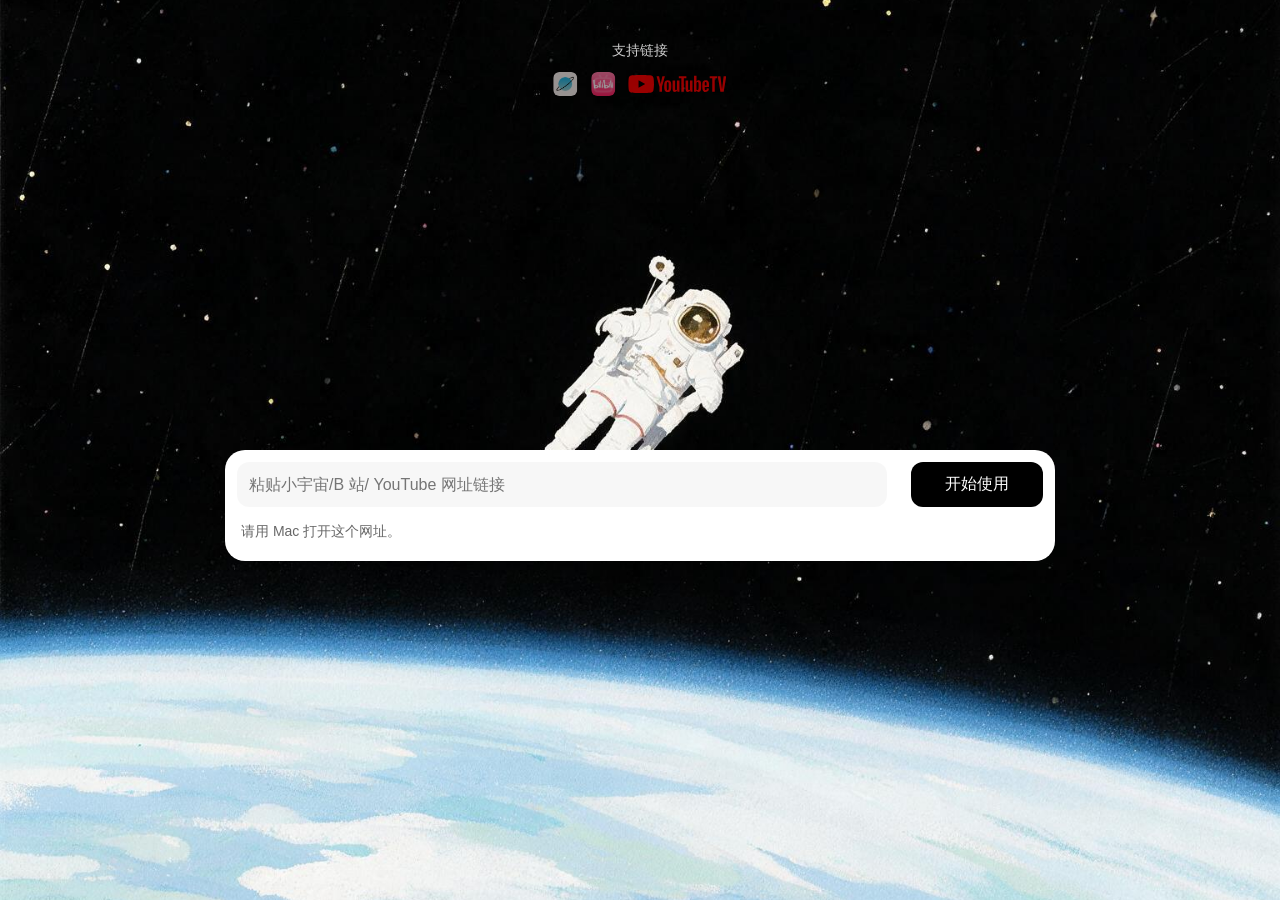
==== docs/index.html @ 4fdd97bb "Ship a public URL door plus a Mac helper so friends open the site instead of cloning source. The Git" ====
<!DOCTYPE html>
<html lang="zh-CN">
<head>
  <meta charset="UTF-8">
  <meta name="viewport" content="width=device-width, initial-scale=1.0">
  <title>转录小工具</title>
  <meta name="description" content="把小宇宙 / B 站 / YouTube 分享链接转成简体逐字稿。打开这个网址就能用，第一次会在本机准备组件。">
  <link rel="stylesheet" href="./door.css">
</head>
<body>
  <div class="stage">
    <header class="support">
      <p class="support-title">支持链接</p>
      <div class="support-icons">
        <img src="./img/icon-xiaoyuzhou.png" alt="小宇宙" width="24" height="24">
        <img src="./img/icon-bilibili.png" alt="B站" width="24" height="24">
        <img src="./img/icon-youtube.svg" alt="YouTube" class="icon-youtube" width="98" height="18">
      </div>
    </header>

    <div class="desk">
      <div class="card">
        <div class="bar">
          <div class="url-wrap">
            <input class="url-input" type="text" readonly
              placeholder="粘贴小宇宙/B 站/ YouTube 网址链接">
          </div>
          <button type="button" class="btn btn--solid btn--submit" id="startBtn">
            开始使用
          </button>
        </div>
        <p class="hint" id="statusHint">正在看看本机组件在不在…</p>
      </div>
    </div>
  </div>

  <div class="overlay" id="installOverlay" hidden>
    <div class="modal" role="dialog" aria-labelledby="installTitle">
      <div class="modal-head">
        <h2 id="installTitle">先在这台电脑准备一下</h2>
        <button type="button" class="icon-btn" id="installClose" aria-label="关闭">×</button>
      </div>
      <p class="modal-lead" id="installLead">
        转录在你自己电脑上跑，模型和登录状态都留在本机。第一次要装一个很小的本机组件，之后再打开这个网址就能用。
      </p>
      <ol class="steps" id="installSteps">
        <li>点下面，下载本机组件</li>
        <li>打开压缩包，把「转录小工具」拖到「应用程序」</li>
        <li>双击打开。系统若说无法验证，按住 Control 再点它，选「打开」</li>
        <li>回到这里，再点「开始使用」</li>
      </ol>
      <p class="modal-lead" id="otherHint" hidden></p>
      <div class="actions">
        <a class="btn btn--solid" id="downloadBtn" href="https://github.com/hotcatty/media-transcriber/releases/latest/download/MediaTranscriber-macOS.zip">下载本机组件</a>
        <button type="button" class="link" id="retryBtn">我已经打开了</button>
      </div>
    </div>
  </div>
  <script src="./door.js"></script>
</body>
</html>
---- docs/door.css ----
:root {
  --white: #fff;
  --black: #000;
  --ink-40: rgba(0, 0, 0, 0.4);
  --ink-60: rgba(0, 0, 0, 0.6);
  --white-80: rgba(255, 255, 255, 0.8);
  --input: rgba(0, 0, 0, 0.03);
  --link: #185488;
  --mask: rgba(0, 0, 0, 0.5);
  --font: -apple-system, BlinkMacSystemFont, "PingFang SC", "Hiragino Sans GB",
    "Noto Sans SC", "Microsoft YaHei", sans-serif;
  --radius-card: 20px;
  --radius-btn: 12px;
  --radius-field: 12px;
  --card-w: 830px;
  --s: max(100vw / 1440, 100vh / 950);
  --support-y: 44;
  --desk-y: 475;
}

* { box-sizing: border-box; margin: 0; padding: 0; }
html, body { height: 100%; }
button, input { font: inherit; }
button { cursor: pointer; border: 0; background: none; color: inherit; }
a { color: inherit; text-decoration: none; }
[hidden] { display: none !important; }

body {
  font-family: var(--font);
  color: #000;
  background: #000 url("./img/space-bg.jpg") center / cover no-repeat fixed;
  -webkit-font-smoothing: antialiased;
}

.stage {
  position: relative;
  min-height: 100%;
  padding: 0 24px;
}

.support {
  position: absolute;
  top: calc((100vh - 950 * var(--s)) / 2 + var(--support-y) * var(--s));
  left: 50%;
  transform: translateX(-50%);
  display: flex;
  flex-direction: column;
  align-items: center;
  gap: 12px;
  width: 201.5px;
}
.support-title {
  font-size: 14px;
  color: var(--white-80);
  text-align: center;
}
.support-icons {
  display: flex;
  align-items: center;
  gap: 13.5px;
  opacity: 0.6;
}
.support-icons img {
  display: block;
  width: 24px;
  height: 24px;
  object-fit: cover;
  border-radius: 6px;
}
.support-icons .icon-youtube {
  width: 98px;
  height: 18px;
  object-fit: contain;
  border-radius: 0;
}

.desk {
  position: absolute;
  top: calc((100vh - 950 * var(--s)) / 2 + var(--desk-y) * var(--s));
  left: 50%;
  transform: translateX(-50%);
  width: min(var(--card-w), calc(100% - 48px));
  display: flex;
  flex-direction: column;
  gap: 16px;
}

.card {
  background: var(--white);
  border-radius: var(--radius-card);
  padding: 12px 12px 20px;
  display: flex;
  flex-direction: column;
  gap: 16px;
}

.bar {
  display: flex;
  gap: 24px;
  align-items: stretch;
}
.url-wrap { flex: 1; min-width: 0; }
.url-input {
  display: block;
  width: 100%;
  height: 45px;
  padding: 12px;
  border: 0;
  border-radius: var(--radius-field);
  background: var(--input);
  font-size: 16px;
  font-weight: 300;
  color: var(--ink-40);
  outline: none;
}

.btn {
  display: inline-flex;
  align-items: center;
  justify-content: center;
  border-radius: var(--radius-btn);
  font-size: 16px;
}
.btn--solid {
  background: var(--black);
  color: var(--white);
  padding: 12px 16px;
}
.btn--solid:hover { background: #2a2a2a; }
.btn--submit {
  flex: 0 0 132px;
  height: 45px;
  padding: 12px 18px;
}

.hint {
  font-size: 14px;
  color: var(--ink-60);
  padding: 0 4px;
}

.overlay {
  position: fixed;
  inset: 0;
  background: var(--mask);
  display: flex;
  align-items: center;
  justify-content: center;
  padding: 24px;
  z-index: 20;
}
.modal {
  width: min(640px, 100%);
  background: var(--white);
  border-radius: var(--radius-card);
  padding: 30px 40px;
  display: flex;
  flex-direction: column;
  gap: 24px;
}
.modal-head {
  display: flex;
  align-items: flex-start;
  justify-content: space-between;
  gap: 16px;
}
.modal-head h2 {
  font-size: 16px;
  font-weight: 600;
}
.icon-btn {
  width: 24px;
  height: 24px;
  font-size: 22px;
  line-height: 1;
  opacity: 0.7;
}
.modal-lead {
  font-size: 16px;
  color: var(--ink-60);
  line-height: 1.5;
}
.steps {
  padding-left: 1.2em;
  display: flex;
  flex-direction: column;
  gap: 8px;
  font-size: 16px;
  line-height: 1.45;
  color: #000;
}
.actions {
  display: flex;
  align-items: center;
  gap: 20px;
  flex-wrap: wrap;
}
.link {
  font-size: 16px;
  color: var(--link);
  text-decoration: underline;
}

@media (max-width: 720px) {
  .bar { flex-direction: column; gap: 12px; }
  .btn--submit { flex: none; width: 100%; }
  .modal { padding: 24px; }
}
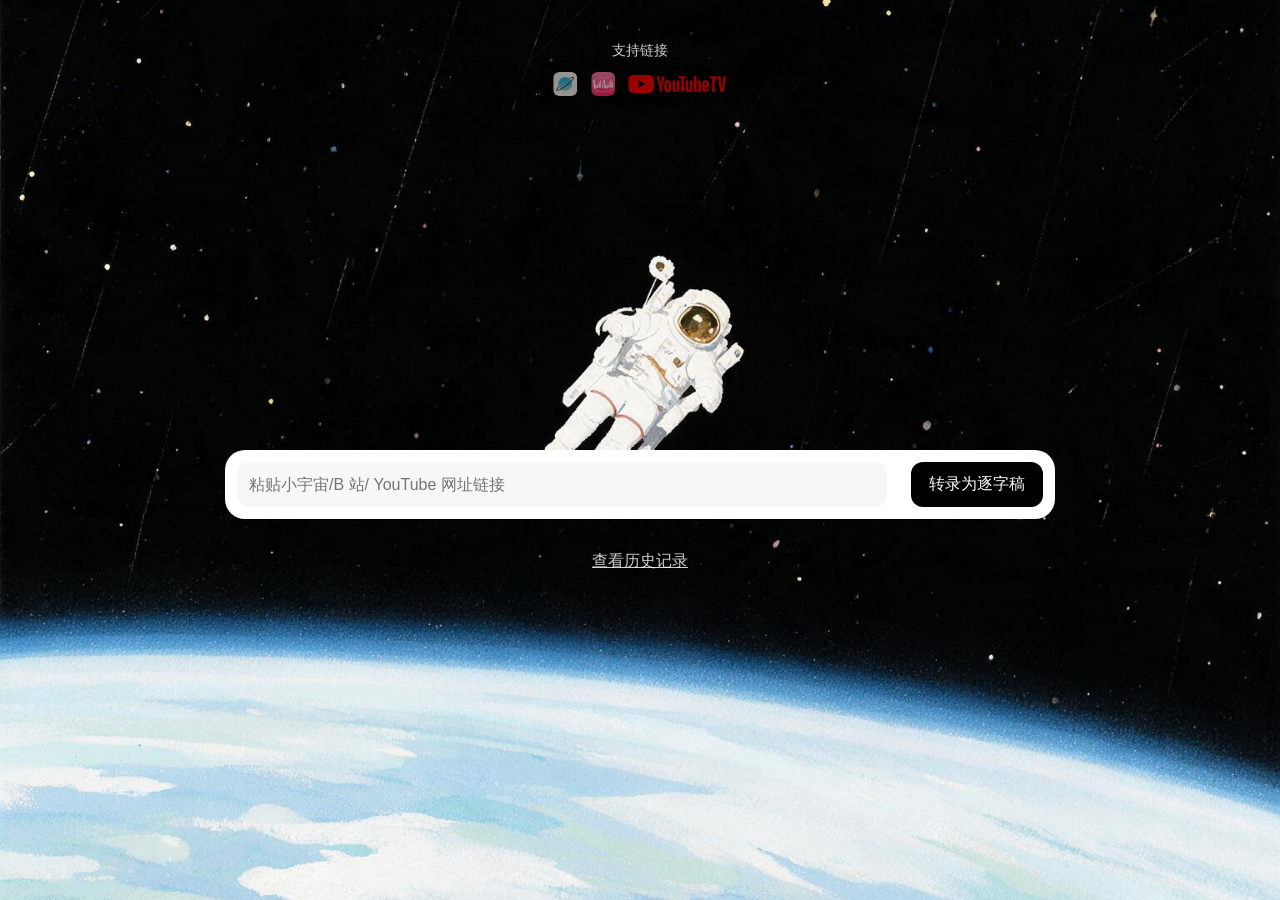
==== commit da945c64: "Use the designed first-use job step for model download instead of a separate install overlay. The pu" ====
--- a/docs/index.html
+++ b/docs/index.html
@@ -4,7 +4,7 @@
   <meta charset="UTF-8">
   <meta name="viewport" content="width=device-width, initial-scale=1.0">
   <title>转录小工具</title>
-  <meta name="description" content="把小宇宙 / B 站 / YouTube 分享链接转成简体逐字稿。打开这个网址就能用，第一次会在本机准备组件。">
+  <meta name="description" content="把小宇宙 / B 站 / YouTube 分享链接转成简体逐字稿。">
   <link rel="stylesheet" href="./door.css">
 </head>
 <body>
@@ -19,41 +19,18 @@
     </header>
 
     <div class="desk">
-      <div class="card">
+      <form class="card" id="mainCard" novalidate>
         <div class="bar">
           <div class="url-wrap">
-            <input class="url-input" type="text" readonly
+            <input id="urlInput" class="url-input" type="text" inputmode="url" autocomplete="off"
               placeholder="粘贴小宇宙/B 站/ YouTube 网址链接">
           </div>
-          <button type="button" class="btn btn--solid btn--submit" id="startBtn">
-            开始使用
+          <button type="submit" class="btn btn--solid btn--submit" id="submitBtn">
+            转录为逐字稿
           </button>
         </div>
-        <p class="hint" id="statusHint">正在看看本机组件在不在…</p>
-      </div>
-    </div>
-  </div>
-
-  <div class="overlay" id="installOverlay" hidden>
-    <div class="modal" role="dialog" aria-labelledby="installTitle">
-      <div class="modal-head">
-        <h2 id="installTitle">先在这台电脑准备一下</h2>
-        <button type="button" class="icon-btn" id="installClose" aria-label="关闭">×</button>
-      </div>
-      <p class="modal-lead" id="installLead">
-        转录在你自己电脑上跑，模型和登录状态都留在本机。第一次要装一个很小的本机组件，之后再打开这个网址就能用。
-      </p>
-      <ol class="steps" id="installSteps">
-        <li>点下面，下载本机组件</li>
-        <li>打开压缩包，把「转录小工具」拖到「应用程序」</li>
-        <li>双击打开。系统若说无法验证，按住 Control 再点它，选「打开」</li>
-        <li>回到这里，再点「开始使用」</li>
-      </ol>
-      <p class="modal-lead" id="otherHint" hidden></p>
-      <div class="actions">
-        <a class="btn btn--solid" id="downloadBtn" href="https://github.com/hotcatty/media-transcriber/releases/latest/download/MediaTranscriber-macOS.zip">下载本机组件</a>
-        <button type="button" class="link" id="retryBtn">我已经打开了</button>
-      </div>
+      </form>
+      <button type="button" class="link link--on-dark" id="historyBtn">查看历史记录</button>
     </div>
   </div>
   <script src="./door.js"></script>
--- a/docs/door.css
+++ b/docs/door.css
@@ -82,13 +82,13 @@
   width: min(var(--card-w), calc(100% - 48px));
   display: flex;
   flex-direction: column;
-  gap: 16px;
+  gap: 32px;
 }
 
 .card {
   background: var(--white);
   border-radius: var(--radius-card);
-  padding: 12px 12px 20px;
+  padding: 12px;
   display: flex;
   flex-direction: column;
   gap: 16px;
@@ -132,77 +132,16 @@
   height: 45px;
   padding: 12px 18px;
 }
+.btn--submit:disabled { opacity: 0.6; cursor: default; }
 
-.hint {
-  font-size: 14px;
-  color: var(--ink-60);
-  padding: 0 4px;
-}
-
-.overlay {
-  position: fixed;
-  inset: 0;
-  background: var(--mask);
-  display: flex;
-  align-items: center;
-  justify-content: center;
-  padding: 24px;
-  z-index: 20;
-}
-.modal {
-  width: min(640px, 100%);
-  background: var(--white);
-  border-radius: var(--radius-card);
-  padding: 30px 40px;
-  display: flex;
-  flex-direction: column;
-  gap: 24px;
-}
-.modal-head {
-  display: flex;
-  align-items: flex-start;
-  justify-content: space-between;
-  gap: 16px;
-}
-.modal-head h2 {
+.link--on-dark {
   font-size: 16px;
-  font-weight: 600;
-}
-.icon-btn {
-  width: 24px;
-  height: 24px;
-  font-size: 22px;
-  line-height: 1;
-  opacity: 0.7;
-}
-.modal-lead {
-  font-size: 16px;
-  color: var(--ink-60);
-  line-height: 1.5;
-}
-.steps {
-  padding-left: 1.2em;
-  display: flex;
-  flex-direction: column;
-  gap: 8px;
-  font-size: 16px;
-  line-height: 1.45;
-  color: #000;
-}
-.actions {
-  display: flex;
-  align-items: center;
-  gap: 20px;
-  flex-wrap: wrap;
-}
-.link {
-  font-size: 16px;
-  color: var(--link);
+  color: var(--white-80);
+  text-align: center;
   text-decoration: underline;
 }
 
 @media (max-width: 720px) {
   .bar { flex-direction: column; gap: 12px; }
   .btn--submit { flex: none; width: 100%; }
-  .modal { padding: 24px; }
 }
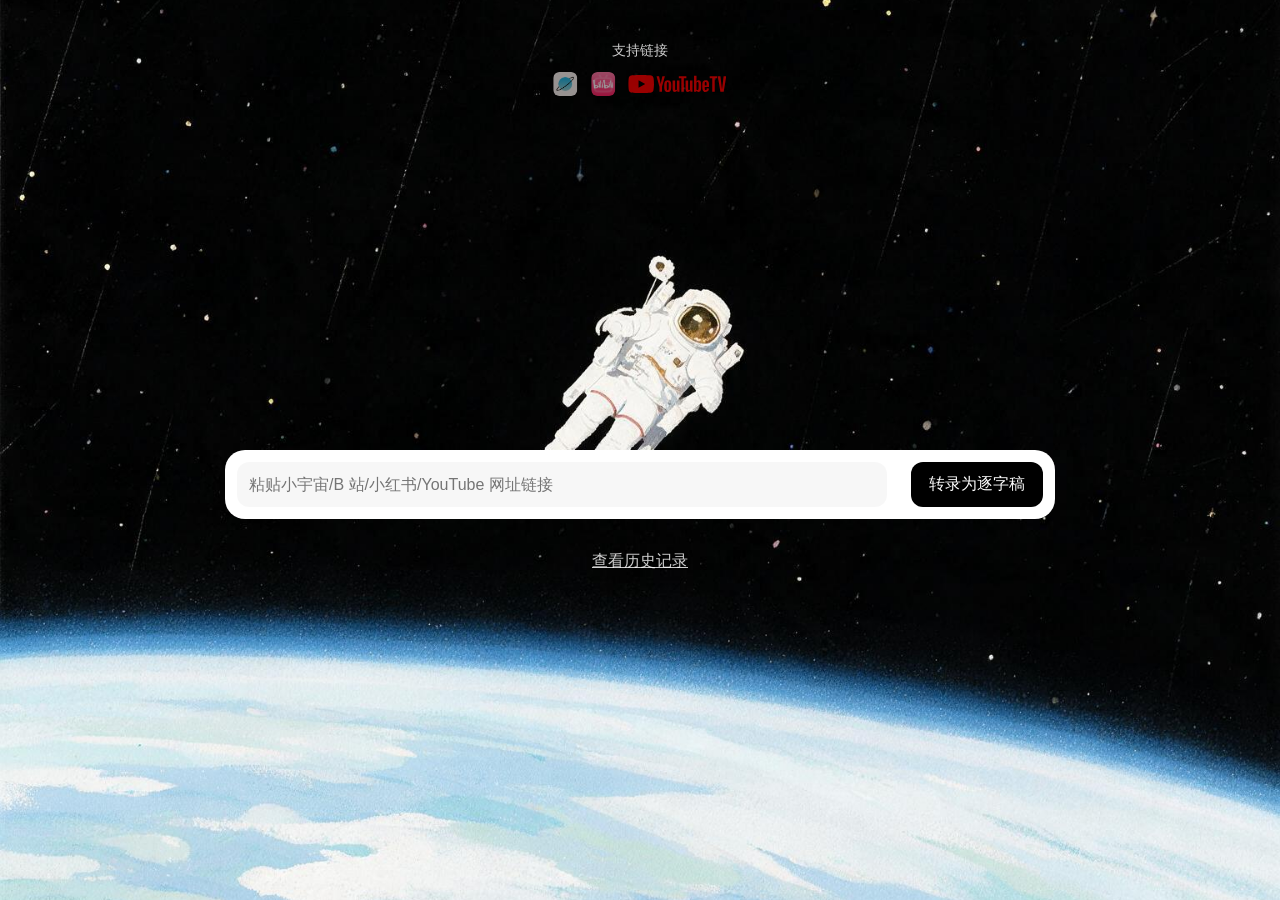
==== commit 56ae21c0: "Show a waiting page after Mac Gatekeeper instead of a bouncing Dock icon. Unsigned osascript dialogs" ====
--- a/docs/index.html
+++ b/docs/index.html
@@ -4,7 +4,7 @@
   <meta charset="UTF-8">
   <meta name="viewport" content="width=device-width, initial-scale=1.0">
   <title>转录小工具</title>
-  <meta name="description" content="把小宇宙 / B 站 / YouTube 分享链接转成简体逐字稿。">
+  <meta name="description" content="把小宇宙 / B 站 / 小红书 / YouTube 分享链接转成简体逐字稿。">
   <link rel="stylesheet" href="./door.css">
 </head>
 <body>
@@ -23,7 +23,7 @@
         <div class="bar">
           <div class="url-wrap">
             <input id="urlInput" class="url-input" type="text" inputmode="url" autocomplete="off"
-              placeholder="粘贴小宇宙/B 站/ YouTube 网址链接">
+              placeholder="粘贴小宇宙/B 站/小红书/YouTube 网址链接">
           </div>
           <button type="submit" class="btn btn--solid btn--submit" id="submitBtn">
             转录为逐字稿
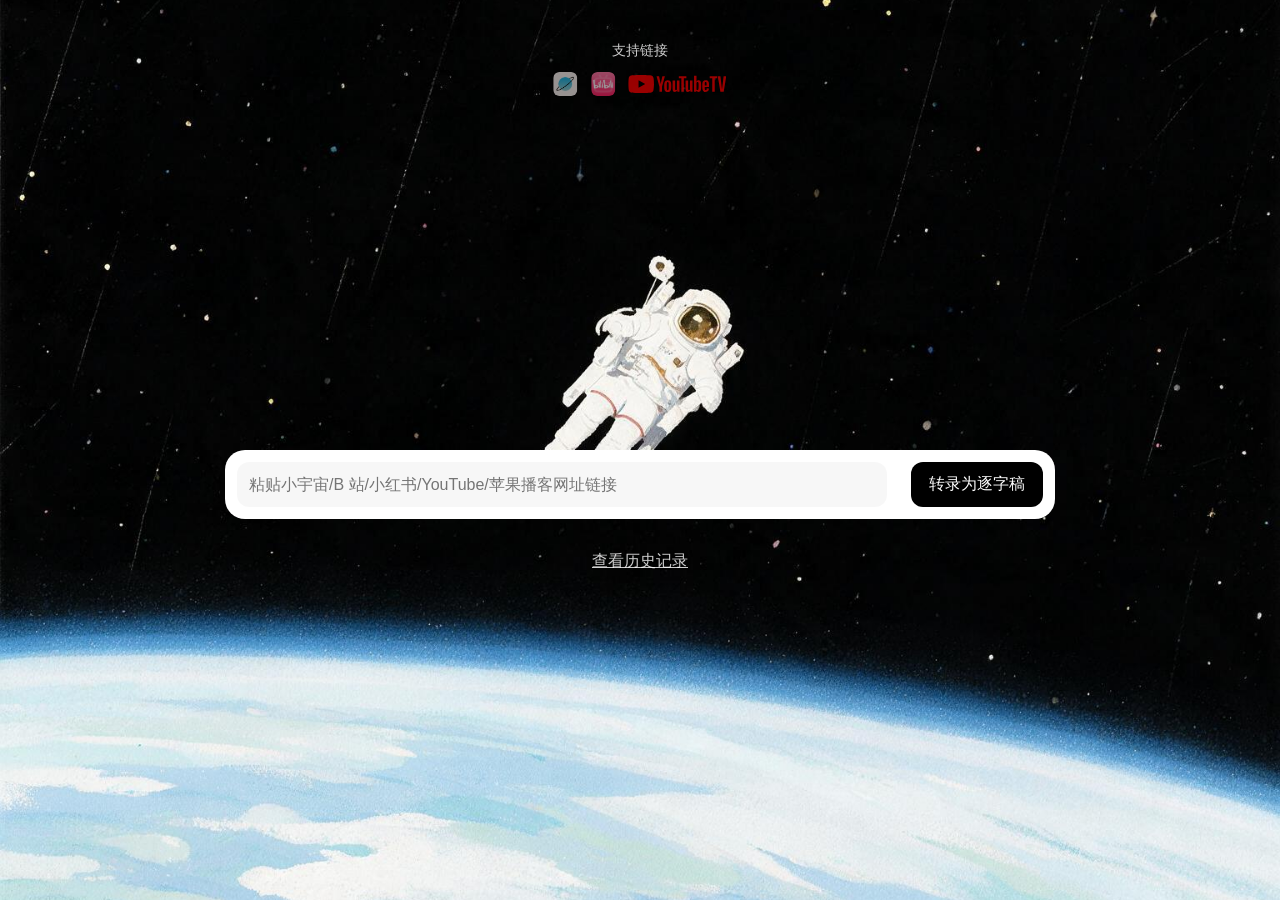
==== commit 0648dd4a: "Recognize Apple Podcasts episode links and transcribe the audio. Apple's in-app transcript is not co" ====
--- a/docs/index.html
+++ b/docs/index.html
@@ -4,7 +4,7 @@
   <meta charset="UTF-8">
   <meta name="viewport" content="width=device-width, initial-scale=1.0">
   <title>转录小工具</title>
-  <meta name="description" content="把小宇宙 / B 站 / 小红书 / YouTube 分享链接转成简体逐字稿。">
+      <meta name="description" content="把小宇宙 / B 站 / 小红书 / YouTube / 苹果播客分享链接转成简体逐字稿。">
   <link rel="stylesheet" href="./door.css">
 </head>
 <body>
@@ -23,7 +23,7 @@
         <div class="bar">
           <div class="url-wrap">
             <input id="urlInput" class="url-input" type="text" inputmode="url" autocomplete="off"
-              placeholder="粘贴小宇宙/B 站/小红书/YouTube 网址链接">
+              placeholder="粘贴小宇宙/B 站/小红书/YouTube/苹果播客网址链接">
           </div>
           <button type="submit" class="btn btn--solid btn--submit" id="submitBtn">
             转录为逐字稿
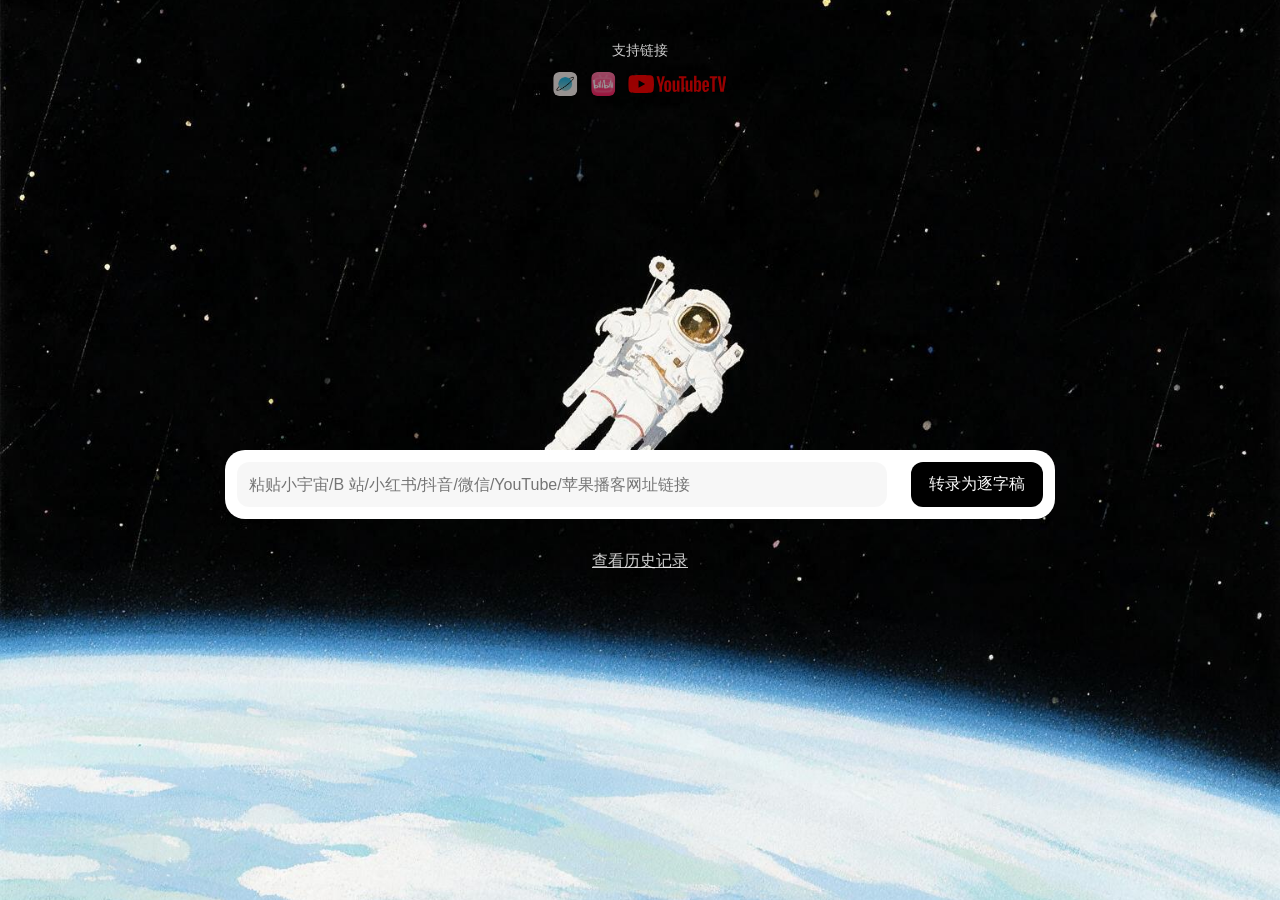
==== commit d49428f7: "Allow public-trial login cookies in memory without writing cookies.txt. Paste SESSDATA per visitor, " ====
--- a/docs/index.html
+++ b/docs/index.html
@@ -3,8 +3,8 @@
 <head>
   <meta charset="UTF-8">
   <meta name="viewport" content="width=device-width, initial-scale=1.0">
-  <title>转录小工具</title>
-      <meta name="description" content="把小宇宙 / B 站 / 小红书 / YouTube / 苹果播客分享链接转成简体逐字稿。">
+  <title>猫听转文字</title>
+      <meta name="description" content="本地版：把小宇宙 / B 站 / 小红书 / 抖音 / 微信 / YouTube / 苹果播客分享链接转成简体逐字稿。线上体验版见 http://maoting.online">
   <link rel="stylesheet" href="./door.css">
 </head>
 <body>
@@ -23,7 +23,7 @@
         <div class="bar">
           <div class="url-wrap">
             <input id="urlInput" class="url-input" type="text" inputmode="url" autocomplete="off"
-              placeholder="粘贴小宇宙/B 站/小红书/YouTube/苹果播客网址链接">
+              placeholder="粘贴小宇宙/B 站/小红书/抖音/微信/YouTube/苹果播客网址链接">
           </div>
           <button type="submit" class="btn btn--solid btn--submit" id="submitBtn">
             转录为逐字稿
